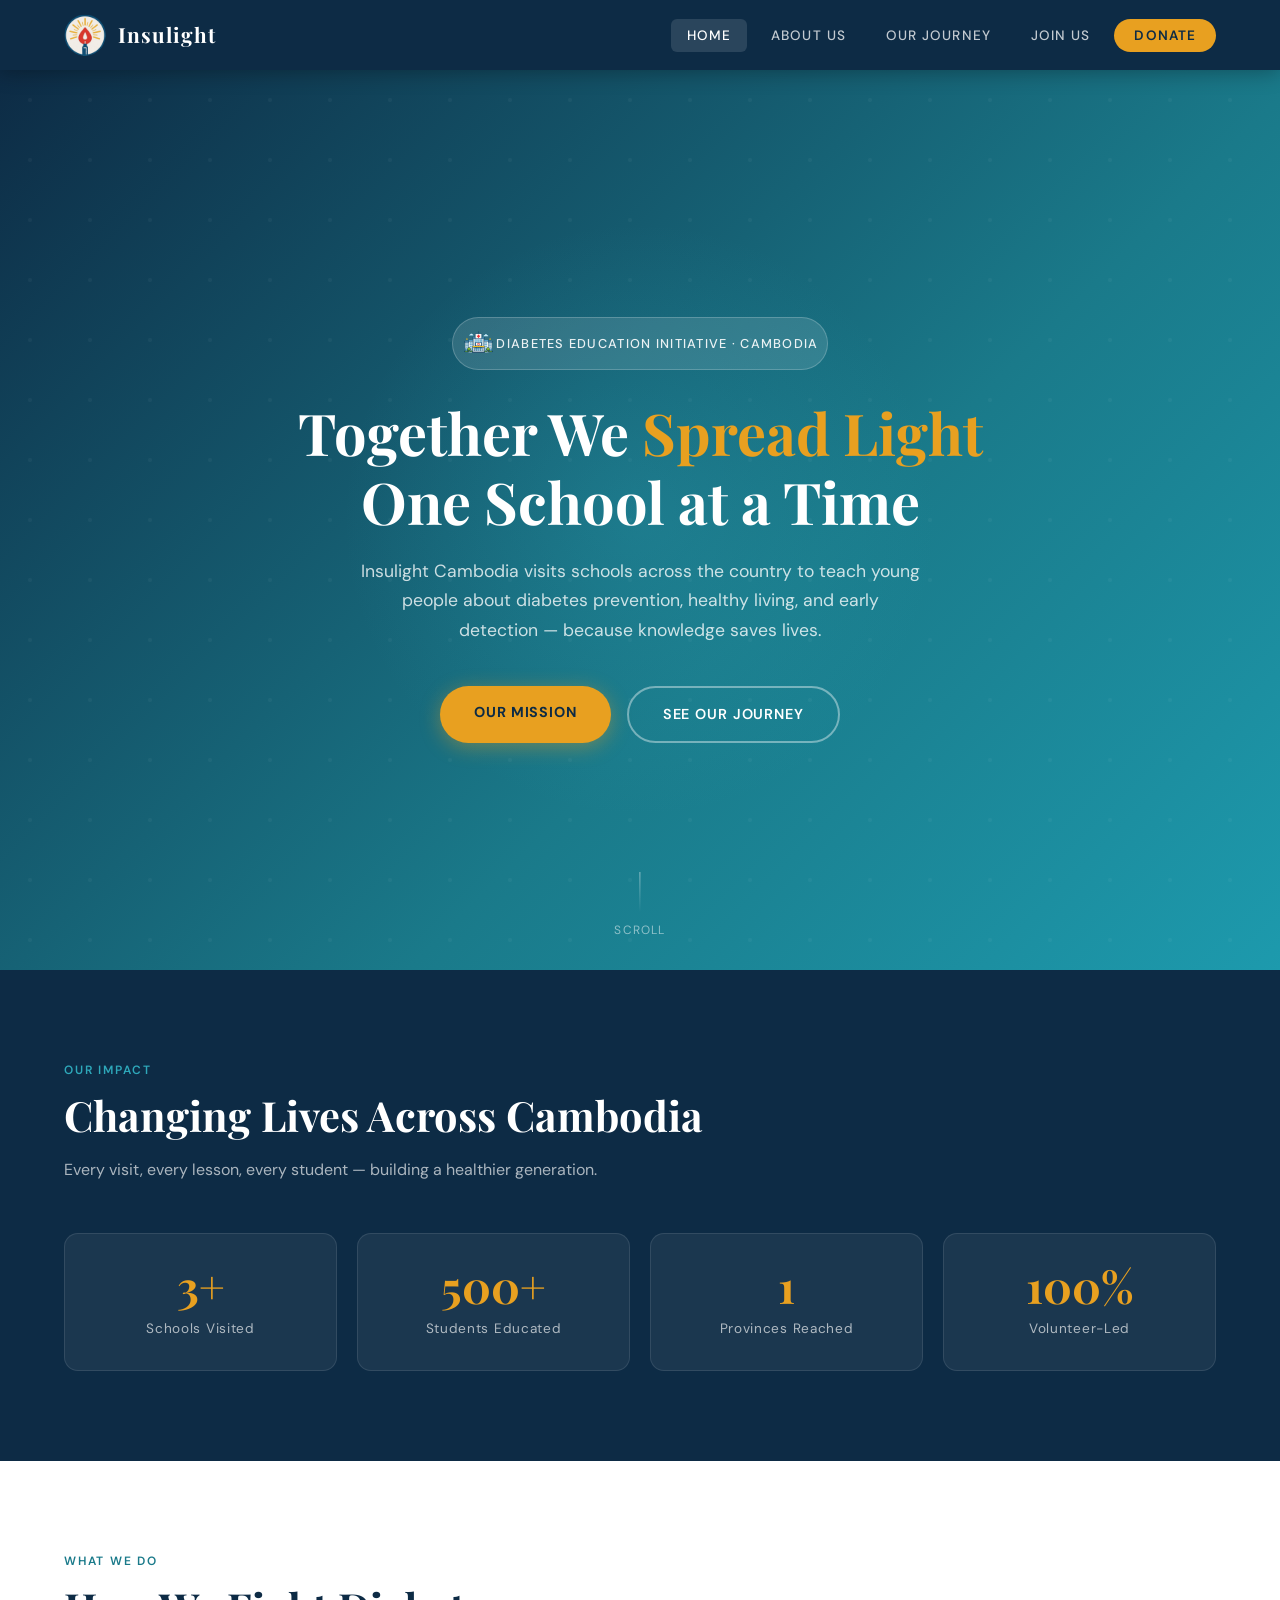
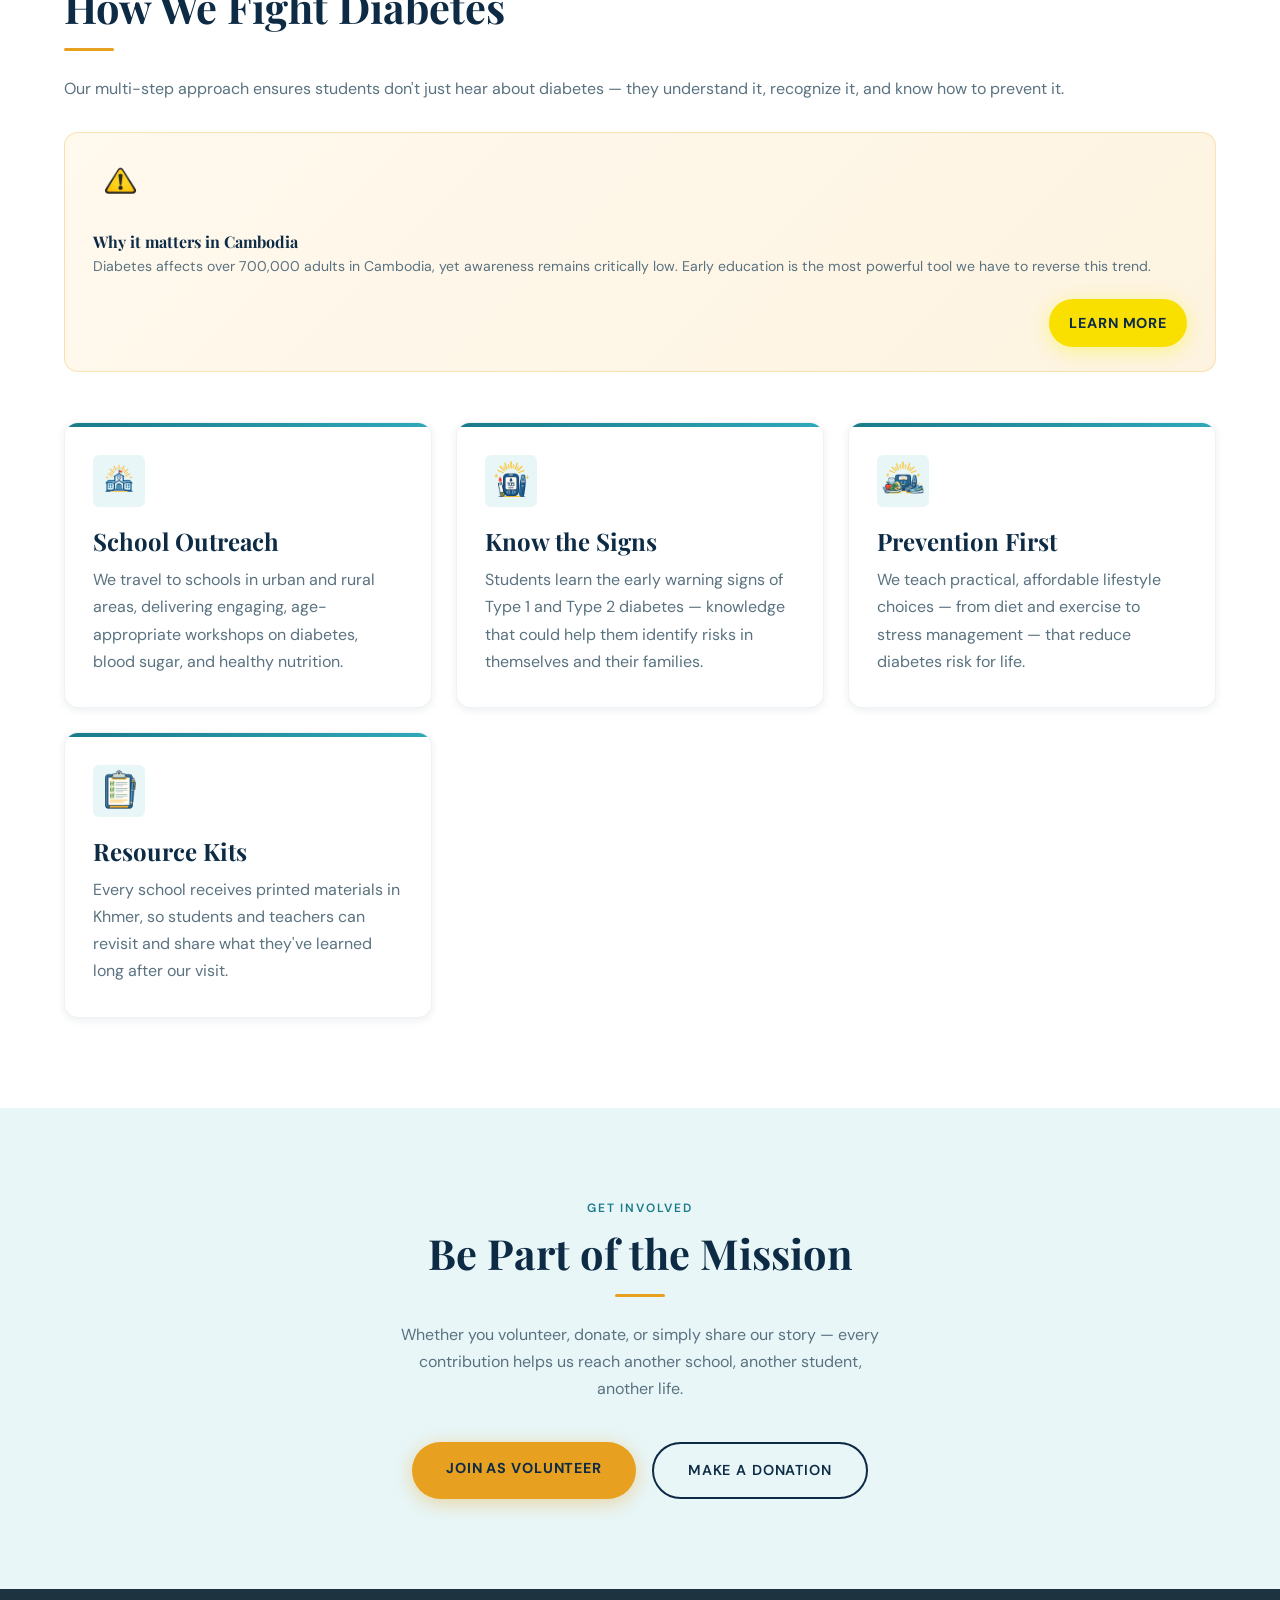
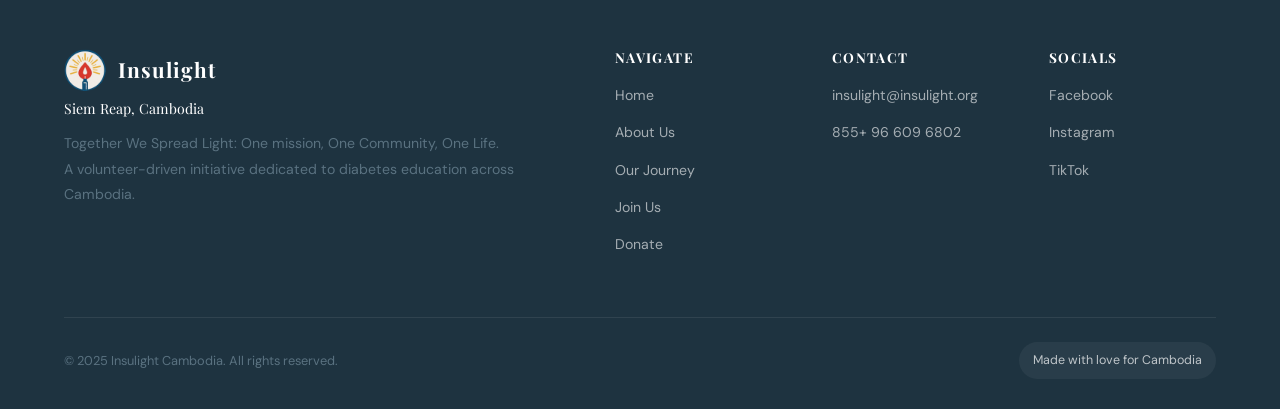
==== index.html @ de6acff2 "Add files via upload" ====
<!DOCTYPE html>
<html lang="en">
<head>
  <meta charset="UTF-8">
  <meta name="viewport" content="width=device-width, initial-scale=1.0">
  <title>Insulight — Spreading Diabetes Awareness</title>
  <link rel="icon" type="image/jpg" href="image/insulightlogo.png">
  <link rel="stylesheet" href="css/style.css">
</head>
<body>

  <div class="page-content">

    <!-- ─── HERO ─── -->
    <section class="hero">
      <div class="hero-glow"></div>
      <div class="hero-content">
        <div class="hero-badge"><img src="image/decor/hospital.png" class="img-small"> Diabetes Education Initiative · Cambodia</div>
        <h1>Together We <span>Spread Light</span><br>One School at a Time</h1>
        <p>Insulight Cambodia visits schools across the country to teach young people about diabetes prevention, healthy living, and early detection — because knowledge saves lives.</p>
        <div class="hero-buttons">
          <a href="about.html" class="btn-primary">Our Mission</a>
          <a href="journey.html" class="btn-outline">See Our Journey</a>
        </div>
      </div>
      <div class="hero-scroll">
        <div class="scroll-line"></div>
        Scroll
      </div>
    </section>

    <!-- ─── IMPACT STATS ─── -->
    <section class="section section-dark">
      <div class="text-center fade-up">
        <div class="section-label">Our Impact</div>
        <h2 class="section-title">Changing Lives Across Cambodia</h2>
        <p>Every visit, every lesson, every student — building a healthier generation.</p>
      </div>
      <div class="stats-grid">
        <div class="stat-card fade-up">
          <div class="stat-number" data-target="3" data-suffix="+">0+</div>
          <div class="stat-label">Schools Visited</div>
        </div>
        <div class="stat-card fade-up">
          <div class="stat-number" data-target="500" data-suffix="+">0+</div>
          <div class="stat-label">Students Educated</div>
        </div>
        <div class="stat-card fade-up">
          <div class="stat-number" data-target="1" data-suffix="">0</div>
          <div class="stat-label">Provinces Reached</div>
        </div>
        <div class="stat-card fade-up">
          <div class="stat-number" data-target="100" data-suffix="%">0%</div>
          <div class="stat-label">Volunteer-Led</div>
        </div>
      </div>
    </section>

    <!-- ─── WHAT WE DO ─── -->
    <section class="section section-alt">
      <div class="fade-up">
        <div class="section-label">What We Do</div>
        <h2 class="section-title">How We Fight Diabetes</h2>
        <div class="section-divider"></div>
        <p>Our multi-step approach ensures students don't just hear about diabetes — they understand it, recognize it, and know how to prevent it.</p>
      </div>

      <div class="info-banner fade-up"> 
        <div class="info-banner-icon"><img src="image/decor/warn.png" class="img-medium"></div>
        <div>
          <h4>Why it matters in Cambodia</h4>
          <p>Diabetes affects over 700,000 adults in Cambodia, yet awareness remains critically low. Early education is the most powerful tool we have to reverse this trend.</p>
        </div>
        <a href="learnmore.html" class="btn-secondary info-banner-btn">Learn More</a> 
      </div>

      <div class="cards-grid">
        <div class="card fade-up">
          <div class="card-icon"><img src="image/decor/school.png" class="img-medium"></div>
          <h3>School Outreach</h3>
          <p>We travel to schools in urban and rural areas, delivering engaging, age-appropriate workshops on diabetes, blood sugar, and healthy nutrition.</p>
        </div>
        <div class="card fade-up">
          <div class="card-icon"><img src="image/decor/diabetes.png" class="img-medium"></div>
          <h3>Know the Signs</h3>
          <p>Students learn the early warning signs of Type 1 and Type 2 diabetes — knowledge that could help them identify risks in themselves and their families.</p>
        </div>
        <div class="card fade-up">
          <div class="card-icon"><img src="image/decor/prevention.png" class="img-medium"></div>
          <h3>Prevention First</h3>
          <p>We teach practical, affordable lifestyle choices — from diet and exercise to stress management — that reduce diabetes risk for life.</p>
        </div>
        <div class="card fade-up">
          <div class="card-icon"><img src="image/decor/clipboard.png" class="img-medium"></div>
          <h3>Resource Kits</h3>
          <p>Every school receives printed materials in Khmer, so students and teachers can revisit and share what they've learned long after our visit.</p>
        </div>
      </div>
    </section>

    <!-- ─── CALL TO ACTION ─── -->
    <section class="section" style="background: var(--teal-pale); text-align: center;">
      <div class="fade-up">
        <div class="section-label">Get Involved</div>
        <h2 class="section-title" style="color: var(--navy);">Be Part of the Mission</h2>
        <div class="section-divider" style="margin: 0 auto 24px;"></div>
        <p style="max-width: 500px; margin: 0 auto 40px;">Whether you volunteer, donate, or simply share our story — every contribution helps us reach another school, another student, another life.</p>
        <div style="display: flex; gap: 16px; justify-content: center; flex-wrap: wrap;">
          <a href="join.html" class="btn-primary" style="display:inline-block;">Join as Volunteer</a>
          <a href="donate.html" class="btn-outline" style="display:inline-block; color: var(--navy); border-color: var(--navy);">Make a Donation</a>
        </div>
      </div>
    </section>
  </div>
  <script src="js/main.js"></script>
</body>
</html>
---- css/style.css ----
@import url('https://fonts.googleapis.com/css2?family=Playfair+Display:wght@400;600;700&family=DM+Sans:wght@300;400;500;600&display=swap');

:root {
  --navy:       #0D2B45;
  --teal:       #1A7A8A;
  --teal-light: #2EA8BA;
  --teal-pale:  #E8F6F8;
  --gold:       #e8a020;
  --gold-light: #FDF3E0;
  --white:      #FFFFFF;
  --offwhite:   #F7FAFB;
  --gray-100:   #EEF3F5;
  --gray-300:   #B0C4CC;
  --gray-600:   #5A7280;
  --gray-800:   #1E3340;
  --red-soft:   #E84B4B;
  --green-soft: #2DB87A;
  --gold-golden: #F9E000;

  --font-display: 'Playfair Display', Georgia, serif;
  --font-body:    'DM Sans', sans-serif;

  --shadow-sm:  0 2px 8px rgba(13,43,69,0.08);
  --shadow-md:  0 6px 24px rgba(13,43,69,0.12);
  --shadow-lg:  0 16px 48px rgba(13,43,69,0.16);

  --radius-sm: 6px;
  --radius-md: 14px;
  --radius-lg: 24px;
  --radius-xl: 40px;

  --nav-height: 70px;
}

/*--------------TAB-------------------*/
/* .circular-logo {
  width: 32px;
  height: 32px;
  overflow: hidden;
  border-radius: 50%;
  object-fit: cover;
} */

*, *::before, *::after { box-sizing: border-box; margin: 0; padding: 0; }

html { scroll-behavior: smooth; font-size: 16px; }

body {
  font-family: var(--font-body);
  color: var(--gray-800);
  background: var(--offwhite);
  line-height: 1.7;
  overflow-x: hidden;
}

/* ─── TYPOGRAPHY ─── */
h1, h2, h3, h4 { font-family: var(--font-display); line-height: 1.2; }
h1 { font-size: clamp(2.2rem, 5vw, 3.6rem); }
h2 { font-size: clamp(1.8rem, 3.5vw, 2.6rem); }
h3 { font-size: clamp(1.2rem, 2.5vw, 1.5rem); }
p  { font-size: 1rem; color: var(--gray-600); }

a { text-decoration: none; color: inherit; }
img { max-width: 100%; display: block; }

/* ─── NAVBAR ─── */
.navbar {
  position: fixed; top: 0; left: 0; right: 0;
  height: var(--nav-height);
  background: var(--navy);
  display: flex; align-items: center; justify-content: space-between;
  padding: 0 5%;
  z-index: 1000;
  box-shadow: 0 2px 20px rgba(0,0,0,0.3);
}

.navbar-brand {
  display: flex; align-items: center; gap: 12px;
  font-family: var(--font-display);
  font-size: 1.3rem;
  font-weight: 700;
  color: var(--white);
  letter-spacing: 0.05em;
}

.insulightLogo {
  width: 42px; height: 42px;
  border-radius: 50%;
  object-fit: cover;
  /* box-shadow: 0 0 0 3px rgba(232,160,32,0.4); */
}

.img-small {
  width: 35px; height: 35px;
}

.img-medium {
  width: 55px; height: 55px;
}

.img-large {
  width: 110px; height: 110px;
}

.navbar-brand .logo-circle {
  width: 42px; height: 42px;
  background: radial-gradient(circle at 40% 40%, #fff8e8, #f5c842);
  border-radius: 50%;
  display: flex; align-items: center; justify-content: center;
  font-size: 1.3rem;
  box-shadow: 0 0 0 3px rgba(232,160,32,0.4);
  flex-shrink: 0;
}

.nav-links {
  display: flex; align-items: center; gap: 8px;
  list-style: none;
}

.nav-links a {
  color: rgba(255,255,255,0.75);
  font-size: 0.85rem;
  font-weight: 500;
  letter-spacing: 0.08em;
  text-transform: uppercase;
  padding: 8px 16px;
  border-radius: var(--radius-sm);
  transition: all 0.2s;
}

.nav-links a:hover,
.nav-links a.active {
  color: var(--white);
  background: rgba(255,255,255,0.12);
}

/* Donate button */
.nav-links a.btn-donate {
  background: var(--gold);
  color: var(--navy) !important;
  font-weight: 600;
  border-radius: 30px;
  padding: 8px 20px;
}

/* Hover */
.nav-links a.btn-donate:hover {
  background: #f5b030; /* brighter gold */
  color: var(--navy) !important;
  transform: translateY(-2px);
}

/* Active/current page */
.nav-links a.btn-donate.active {
  background: var(--gold);
  color: var(--navy) !important;
}

.hamburger { display: none; flex-direction: column; gap: 5px; cursor: pointer; padding: 5px; }
.hamburger span { width: 24px; height: 2px; background: white; border-radius: 2px; transition: 0.3s; }

/* ─── PAGE WRAPPER ─── */
.page-content { padding-top: var(--nav-height); }

/* ─── HERO ─── */
.hero {
  min-height: 100vh;
  background: linear-gradient(135deg, var(--navy) 0%, var(--teal) 60%, #1d9aad 100%);
  display: flex; align-items: center; justify-content: center;
  text-align: center;
  padding: 80px 5% 60px;
  position: relative;
  overflow: hidden;
}

.hero::before {
  content: '';
  position: absolute; inset: 0;
  background: url("data:image/svg+xml,%3Csvg width='60' height='60' viewBox='0 0 60 60' xmlns='http://www.w3.org/2000/svg'%3E%3Cg fill='none' fill-rule='evenodd'%3E%3Cg fill='%23ffffff' fill-opacity='0.04'%3E%3Ccircle cx='30' cy='30' r='2'/%3E%3C/g%3E%3C/g%3E%3C/svg%3E");
}

.hero-glow {
  position: absolute;
  width: 600px; height: 600px;
  background: radial-gradient(circle, rgba(46,168,186,0.25) 0%, transparent 70%);
  top: 50%; left: 50%; transform: translate(-50%, -50%);
  pointer-events: none;
}

.hero-content { position: relative; z-index: 1; max-width: 800px; }

.hero-badge {
  display: inline-flex; align-items: center; 
  background: rgba(255,255,255,0.12);
  border: 1px solid rgba(255,255,255,0.2);
  color: rgba(255,255,255,0.9);
  font-size: 0.8rem;
  font-weight: 500;
  letter-spacing: 0.1em;
  text-transform: uppercase;
  padding: 8px;
  border-radius: 30px;
  margin-bottom: 28px;
}

.hero h1 { color: var(--white); margin-bottom: 20px; }
.hero h1 span { color: var(--gold); }

.hero p {
  font-size: 1.1rem;
  color: rgba(255,255,255,0.78);
  max-width: 560px;
  margin: 0 auto 40px;
}

.hero-buttons { display: flex; gap: 16px; justify-content: center; flex-wrap: wrap; }

.btn-primary {
  background: var(--gold);
  color: var(--navy);
  font-weight: 700;
  font-size: 0.9rem;
  letter-spacing: 0.06em;
  text-transform: uppercase;
  padding: 14px 34px;
  border-radius: 50px;
  border: none;
  cursor: pointer;
  transition: all 0.25s;
  box-shadow: 0 4px 20px rgba(232,160,32,0.4);
}
.btn-primary:hover { transform: translateY(-2px); box-shadow: 0 8px 30px rgba(232,160,32,0.5); }

.btn-secondary {
  background: var(--gold-golden);
  color: var(--navy);
  font-weight: 700;
  font-size: 0.9rem;
  letter-spacing: 0.06em;
  text-transform: uppercase;
  padding: 12px 20px;
  border-radius: 30px;
  border: none;
  cursor: pointer;
  transition: all 0.25s;
  box-shadow: 0 4px 20px rgba(249,244,0,0.4);
}
.btn-secondary:hover { transform: translateY(-2px); box-shadow: 0 8px 30px rgba(249,244,0,0.5); }

.btn-outline {
  background: transparent;
  color: var(--white);
  font-weight: 600;
  font-size: 0.9rem;
  letter-spacing: 0.06em;
  text-transform: uppercase;
  padding: 14px 34px;
  border-radius: 50px;
  border: 2px solid rgba(255,255,255,0.4);
  cursor: pointer;
  transition: all 0.25s;
}
.btn-outline:hover { border-color: white; background: rgba(255,255,255,0.08); }

.hero-scroll {
  position: absolute; bottom: 30px; left: 50%; transform: translateX(-50%);
  color: rgba(255,255,255,0.5);
  font-size: 0.75rem;
  letter-spacing: 0.1em;
  text-transform: uppercase;
  display: flex; flex-direction: column; align-items: center; gap: 8px;
}

.scroll-line {
  width: 1px; height: 40px;
  background: linear-gradient(to bottom, rgba(255,255,255,0.5), transparent);
  animation: scrollAnim 1.5s ease-in-out infinite;
}

@keyframes scrollAnim {
  0%, 100% { transform: scaleY(1); opacity: 1; }
  50% { transform: scaleY(0.5); opacity: 0.4; }
}

/* ─── SECTIONS ─── */
.section { padding: 90px 5%; }
.section-alt { background: var(--white); }
.section-dark { background: var(--navy); }

.section-label {
  font-size: 0.75rem;
  font-weight: 600;
  letter-spacing: 0.15em;
  text-transform: uppercase;
  color: var(--teal);
  margin-bottom: 10px;
}

.section-title {
  color: var(--navy);
  margin-bottom: 16px;
}

.section-dark .section-title { color: var(--white); }
.section-dark .section-label { color: var(--teal-light); }
.section-dark p { color: rgba(255,255,255,0.65); }

.section-divider {
  width: 50px; height: 3px;
  background: var(--gold);
  border-radius: 2px;
  margin-bottom: 24px;
}

/* ─── STAT CARDS ─── */
.stats-grid {
  display: grid;
  grid-template-columns: repeat(auto-fit, minmax(200px, 1fr));
  gap: 20px;
  margin-top: 50px;
}

.stat-card {
  background: rgba(255,255,255,0.06);
  border: 1px solid rgba(255,255,255,0.1);
  border-radius: var(--radius-md);
  padding: 30px 24px;
  text-align: center;
  transition: 0.25s;
}
.stat-card:hover { background: rgba(255,255,255,0.1); transform: translateY(-4px); }

.stat-number {
  font-family: var(--font-display);
  font-size: 2.8rem;
  font-weight: 700;
  color: var(--gold);
  line-height: 1;
  margin-bottom: 8px;
}

.stat-label {
  font-size: 0.85rem;
  color: rgba(255,255,255,0.65);
  letter-spacing: 0.05em;
}

/* ─── INFO CARDS ─── */
.cards-grid {
  display: grid;
  grid-template-columns: repeat(auto-fit, minmax(280px, 5fr));
  gap: 24px;
  margin-top: 50px;
}

.card {
  background: var(--white);
  border-radius: var(--radius-md);
  padding: 32px 28px;
  box-shadow: var(--shadow-sm);
  border: 1px solid var(--gray-100);
  transition: 0.3s;
  position: relative;
  overflow: hidden;
}
.card::before {
  content: '';
  position: absolute; top: 0; left: 0; right: 0; height: 4px;
  background: linear-gradient(90deg, var(--teal), var(--teal-light));
}
.card:hover { box-shadow: var(--shadow-md); transform: translateY(-4px); }

.card-icon {
  width: 52px; height: 52px;
  background: var(--teal-pale);
  border-radius: var(--radius-sm);
  display: flex; align-items: center; justify-content: center;
  font-size: 1.5rem;
  margin-bottom: 20px;
}

.card h3 { color: var(--navy); margin-bottom: 10px; }

/* ─── TEAM ─── */
.team-section { background: var(--offwhite); }

.team-grid {
  display: grid;
  grid-template-columns: repeat(auto-fit, minmax(240px, 1fr));
  gap: 28px;
  margin-top: 50px;
}

.team-card {
  background: var(--white);
  border-radius: var(--radius-md);
  overflow: hidden;
  box-shadow: var(--shadow-sm);
  border: 1px solid var(--gray-100);
  transition: 0.3s;
  text-align: center;
}
.team-card:hover { box-shadow: var(--shadow-md); transform: translateY(-5px); }

.team-photo {
  width: 100%; height: 200px;
  background: linear-gradient(135deg, var(--teal-pale), var(--gray-100));
  display: flex; align-items: center; justify-content: center;
  font-size: 3.5rem;
  color: var(--teal);
}

.team-info { padding: 24px 20px; }
.team-info h3 { color: var(--navy); font-size: 1.1rem; margin-bottom: 4px; }
.team-role { color: var(--gold); font-size: 0.8rem; font-weight: 600; letter-spacing: 0.06em; text-transform: uppercase; margin-bottom: 10px; }
.team-info p { font-size: 0.88rem; }

/* ─── JOURNEY TIMELINE ─── */
.timeline { margin-top: 60px; position: relative; }

.timeline::before {
  content: '';
  position: absolute; left: 50%; top: 0; bottom: 0; width: 2px;
  background: linear-gradient(to bottom, var(--teal), var(--teal-light));
  transform: translateX(-50%);
}

.timeline-item {
  display: flex;
  justify-content: flex-end;
  padding-right: calc(50% + 40px);
  margin-bottom: 50px;
  position: relative;
}

.timeline-item:nth-child(even) {
  justify-content: flex-start;
  padding-right: 0;
  padding-left: calc(50% + 40px);
}

.timeline-dot {
  position: absolute; left: 50%; top: 24px;
  width: 16px; height: 16px;
  background: var(--gold);
  border: 3px solid var(--white);
  border-radius: 50%;
  transform: translateX(-50%);
  box-shadow: 0 0 0 4px rgba(232,160,32,0.2);
}

.timeline-card {
  background: var(--white);
  border-radius: var(--radius-md);
  padding: 24px 28px;
  box-shadow: var(--shadow-sm);
  border: 1px solid var(--gray-100);
  max-width: 380px;
  width: 100%;
  transition: 0.3s;
}
.timeline-card:hover { box-shadow: var(--shadow-md); }

.timeline-date {
  font-size: 0.75rem;
  font-weight: 600;
  letter-spacing: 0.1em;
  text-transform: uppercase;
  color: var(--teal);
  margin-bottom: 8px;
}
.timeline-card h3 { color: var(--navy); margin-bottom: 8px; font-size: 1.1rem; }

.timeline-tag {
  display: inline-block;
  background: var(--teal-pale);
  color: var(--teal);
  font-size: 0.72rem;
  font-weight: 600;
  padding: 3px 10px;
  border-radius: 20px;
  margin-top: 10px;
  letter-spacing: 0.05em;
  text-transform: uppercase;
}

/* ─── ABOUT PAGE ─── */
.mission-grid {
  display: grid;
  grid-template-columns: 1fr 1fr;
  gap: 60px;
  align-items: center;
  margin-top: 50px;
}

.mission-visual {
  background: linear-gradient(135deg, var(--teal), var(--navy));
  border-radius: var(--radius-lg);
  padding: 50px 40px;
  text-align: center;
  color: white;
  position: relative;
  overflow: hidden;
}

.mission-visual::before {
  content: '';
  position: absolute; top: -30px; right: -30px;
  width: 150px; height: 150px;
  background: rgba(255,255,255,0.06);
  border-radius: 50%;
}

.mission-icon { font-size: 4rem; margin-bottom: 16px; align-items: center; display: block; margin-left: auto; margin-right: auto; width: 15%;}
.mission-visual h3 { font-family: var(--font-display); font-size: 1.5rem; color: white; margin-bottom: 12px; }
.mission-visual p { color: rgba(255,255,255,0.7); font-size: 0.95rem; }

.values-list { list-style: none; margin-top: 24px; }
.values-list li {
  display: flex; align-items: flex-start; gap: 12px;
  padding: 12px 0;
  border-bottom: 1px solid var(--gray-100);
}
.values-list li:last-child { border-bottom: none; }

.value-icon { font-size: 1.2rem; flex-shrink: 0; margin-top: 2px; }
.value-text strong { color: var(--navy); display: block; font-size: 0.95rem; }
.value-text span { font-size: 0.85rem; color: var(--gray-600); }

/* ─── DONATE / JOIN ─── */
.donate-hero {
  background: linear-gradient(135deg, var(--navy) 0%, var(--teal) 100%);
  padding: 100px 5%;
  text-align: center;
  color: white;
}

.donate-hero h1 { color: white; margin-bottom: 16px; }
.donate-hero p { color: rgba(255,255,255,0.75); font-size: 1.05rem; max-width: 550px; margin: 0 auto 40px; }

.form-section { padding: 80px 5%; max-width: 700px; margin: 0 auto; }

.form-group { margin-bottom: 24px; }
.form-label { display: block; font-weight: 600; font-size: 0.88rem; color: var(--navy); margin-bottom: 8px; letter-spacing: 0.03em; }

.form-input, .form-select, .form-textarea {
  width: 100%;
  padding: 13px 16px;
  border: 1.5px solid var(--gray-300);
  border-radius: var(--radius-sm);
  font-family: var(--font-body);
  font-size: 0.95rem;
  color: var(--gray-800);
  background: var(--white);
  transition: 0.2s;
  outline: none;
}
.form-input:focus, .form-select:focus, .form-textarea:focus {
  border-color: var(--teal);
  box-shadow: 0 0 0 3px rgba(26,122,138,0.12);
}
.form-textarea { resize: vertical; min-height: 120px; }

.amount-grid {
  display: grid; grid-template-columns: repeat(4, 1fr); gap: 12px; margin-bottom: 12px;
}
.amount-btn {
  padding: 12px;
  border: 2px solid var(--gray-300);
  border-radius: var(--radius-sm);
  background: none;
  font-family: var(--font-body);
  font-weight: 600;
  font-size: 0.95rem;
  color: var(--navy);
  cursor: pointer;
  transition: 0.2s;
}
.amount-btn.active, .amount-btn:hover {
  border-color: var(--teal);
  background: var(--teal-pale);
  color: var(--teal);
}

.form-submit {
  width: 100%;
  background: var(--teal);
  color: white;
  border: none;
  padding: 16px;
  border-radius: 50px;
  font-family: var(--font-body);
  font-size: 1rem;
  font-weight: 700;
  letter-spacing: 0.05em;
  text-transform: uppercase;
  cursor: pointer;
  transition: 0.25s;
  margin-top: 10px;
}
.form-submit:hover { background: #158496; transform: translateY(-1px); box-shadow: 0 6px 20px rgba(26,122,138,0.3); }

/* ─── JOIN SECTION ─── */
.roles-grid {
  display: grid;
  grid-template-columns: repeat(auto-fit, minmax(240px, 1fr));
  gap: 20px;
  margin-top: 40px;
}

.role-card {
  border: 2px solid var(--gray-100);
  border-radius: var(--radius-md);
  padding: 28px 24px;
  cursor: pointer;
  transition: 0.25s;
  position: relative;
}
.role-card:hover {
  border-color: var(--teal);
  background: var(--teal-pale);
}

.role-icon { font-size: 2rem; margin-bottom: 10px; margin-left: -15px;}
.role-card h4 { color: var(--navy); font-family: var(--font-display); font-size: 1rem; margin-bottom: 4px; }
.role-card p { font-size: 0.82rem; }

/* ─── FOOTER ─── */
footer {
  background: var(--gray-800);
  color: rgba(255,255,255,0.7);
  padding: 60px 5% 30px;
}

.footer-grid {
  display: grid;
  grid-template-columns: 3fr 1fr 1fr 1fr;
  gap: 50px;
  margin-bottom: 50px;
}

.footer-brand h3 { color: white; font-family: var(--font-display); margin-bottom: 12px; }
.footer-brand p { font-size: 0.88rem; line-height: 1.8; }

.footer-links h4 { color: white; font-size: 0.85rem; letter-spacing: 0.1em; text-transform: uppercase; margin-bottom: 16px; }
.footer-links ul { list-style: none; }
.footer-links ul li { margin-bottom: 10px; }
.footer-links ul li a { font-size: 0.88rem; color: rgba(255,255,255,0.6); transition: 0.2s; }
.footer-links ul li a:hover { color: var(--teal-light); }

.footer-bottom {
  border-top: 1px solid rgba(255,255,255,0.08);
  padding-top: 24px;
  display: flex; justify-content: space-between; align-items: center;
  flex-wrap: wrap; gap: 12px;
}
.footer-bottom p { font-size: 0.8rem; }

.footer-badge {
  display: flex; align-items: center; gap: 8px;
  background: rgba(255,255,255,0.05);
  padding: 8px 14px;
  border-radius: 20px;
  font-size: 0.78rem;
}

/* ─── DIABETES INFO CARDS ─── */
.info-banner {
  background: linear-gradient(135deg, #fff9ee, var(--gold-light));
  border: 1px solid rgba(232,160,32,0.25);
  border-radius: var(--radius-md);
  padding: 24px 28px;
  display: flex; align-items: flex-start; gap: 16px;
  margin-top: 30px;
}
.info-banner-icon { font-size: 1.8rem; flex-shrink: 0; }
.info-banner h4 { color: var(--navy); margin-bottom: 4px; font-size: 1rem; }
.info-banner p { font-size: 0.88rem; }

/* ─── ANIMATIONS ─── */
.fade-up {
  opacity: 0;
  transform: translateY(30px);
  transition: opacity 0.6s ease, transform 0.6s ease;
}
.fade-up.visible { opacity: 1; transform: translateY(0); }

/* ─── RESPONSIVE ─── */
@media (max-width: 768px) {
  .nav-links { display: none; flex-direction: column; position: absolute; top: var(--nav-height); left: 0; right: 0; background: var(--navy); padding: 20px 5%; gap: 4px; }
  .nav-links.open { display: flex; }
  .hamburger { display: flex; }

  .timeline::before { left: 24px; }
  .timeline-item, .timeline-item:nth-child(even) { justify-content: flex-start; padding-left: 60px; padding-right: 0; }
  .timeline-dot { left: 24px; }

  .mission-grid { grid-template-columns: 1fr; }
  .footer-grid { grid-template-columns: 1fr; gap: 30px; }
  .amount-grid { grid-template-columns: repeat(2, 1fr); }
}

#roleError {
  opacity: 0;
  transform: translateY(-5px);
  transition: 0.2s ease;
}

#roleError.show {
  opacity: 1;
  transform: translateY(0);
}

.info-banner {
  display: flex;
  align-items: center;
  gap: 20px;
  flex-wrap: wrap;
}

.info-banner-content {
  flex: 1;
  min-width: 250px;
}

.info-banner-btn {
  margin-left: auto;
}

/* Mobile responsiveness */
@media (max-width: 768px) {

  .info-banner {
    flex-direction: column;
    align-items: flex-start;
  }

  .info-banner-btn {
    margin-left: 0;
    margin-top: 10px;
  }

}

/* ─────────────────────────────
   MISSION JOURNAL
───────────────────────────── */

.journey-feed {
  display: grid;

  grid-template-columns:
    repeat(auto-fit, minmax(340px, 1fr));

  gap: 32px;
}

.journal-card {
  background:
    rgba(255,255,255,0.05);

  border:
    1px solid rgba(255,255,255,0.08);

  border-radius: var(--radius-lg);

  overflow: hidden;

  transition: 0.3s;

  backdrop-filter: blur(10px);
}

.journal-card:hover {
  transform: translateY(-6px);

  box-shadow: var(--shadow-lg);
}

.journal-image-wrapper {
  overflow: hidden;
}

.journal-image {
  width: 100%;

  height: 400px;

  object-fit: cover;

  transition: 0.4s;
}

.journal-card:hover .journal-image {
  transform: scale(1.04);
}

.journal-content {
  padding: 28px;
}

.journal-meta {
  display: flex;

  gap: 10px;

  flex-wrap: wrap;

  font-size: 0.78rem;

  letter-spacing: 0.08em;

  text-transform: uppercase;

  color: var(--gold);

  margin-bottom: 14px;
}

.journal-card h3 {
  color: white;

  margin-bottom: 14px;

  line-height: 1.3;
}

.journal-card p {
  color:
    rgba(255,255,255,0.72);

  margin-bottom: 24px;

  font-size: 0.94rem;
}

.journal-link {
  display: inline-flex;

  align-items: center;

  gap: 8px;

  color: var(--gold);

  font-weight: 600;

  transition: 0.2s;
}

.journal-link:hover {
  transform: translateX(3px);

  color: white;
}


/* MOBILE */

@media (max-width: 768px) {

  .journey-feed {

    grid-template-columns: 1fr;

  }

}
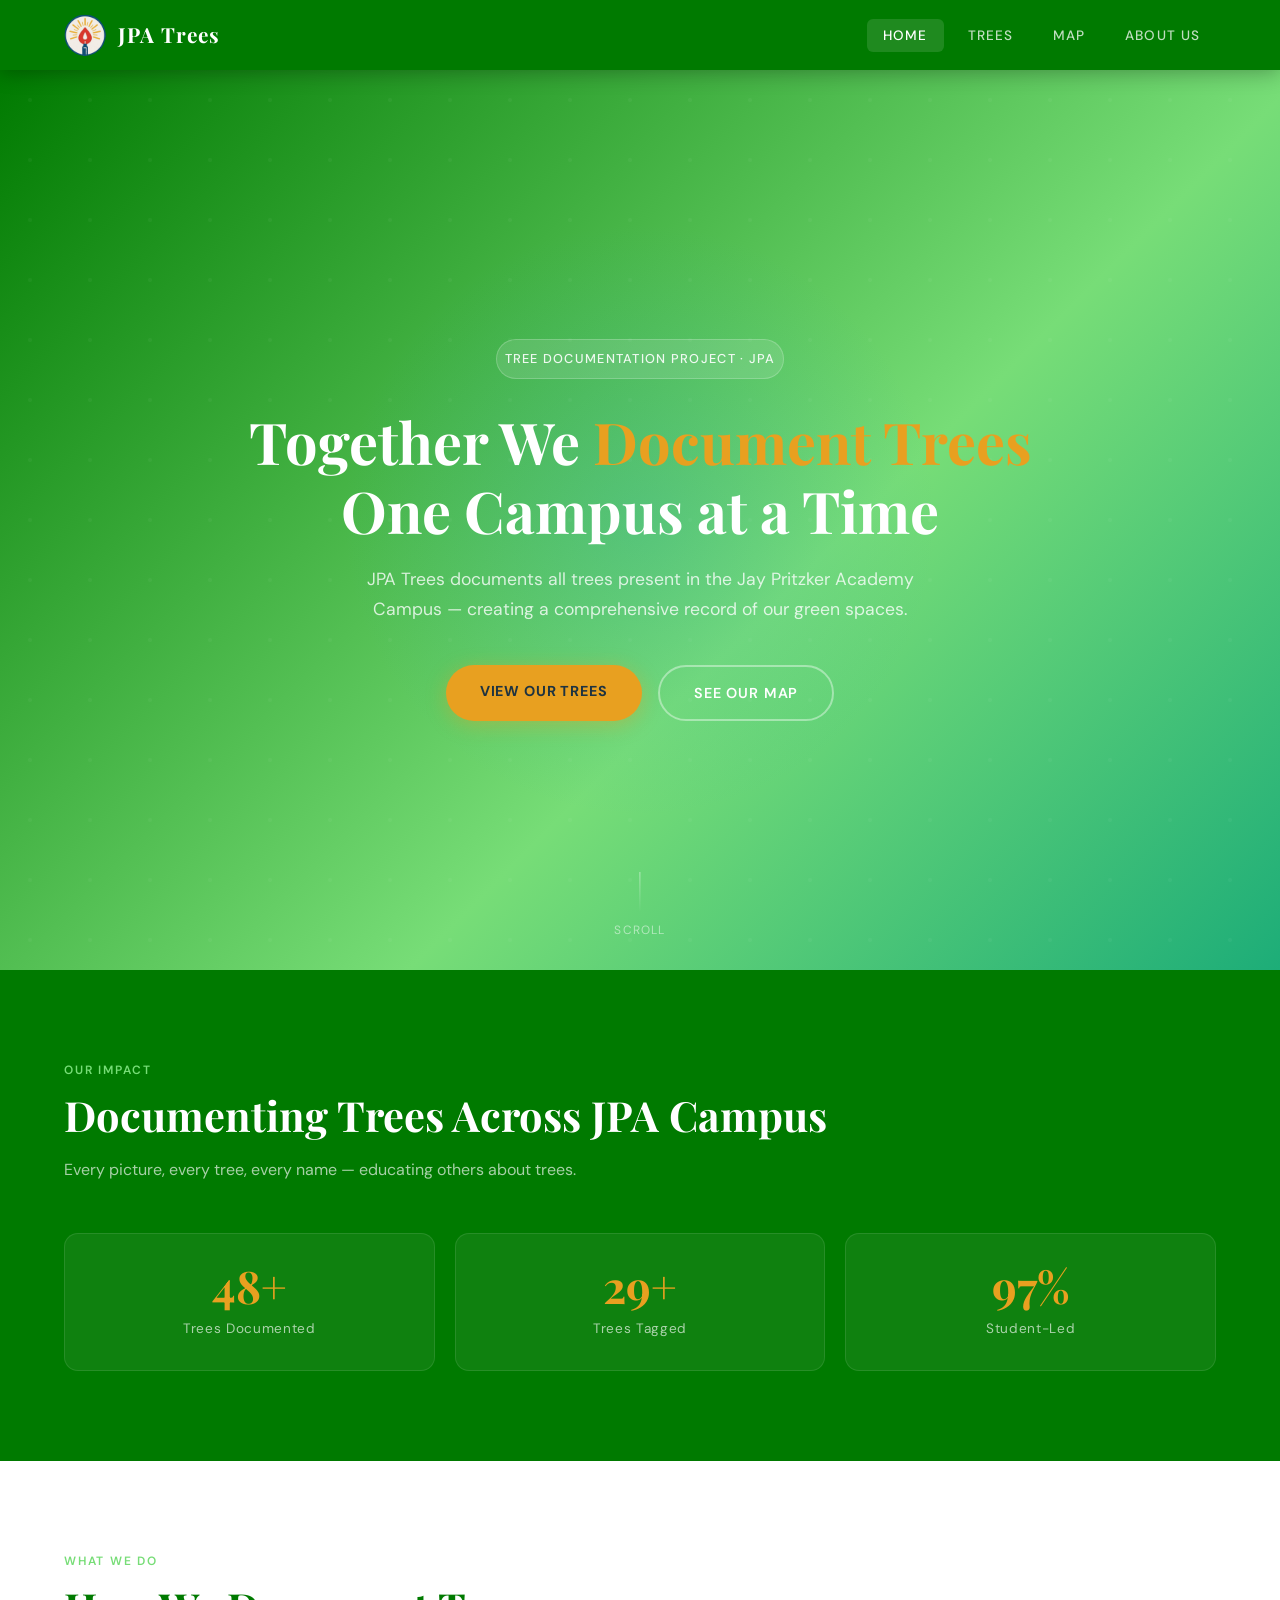
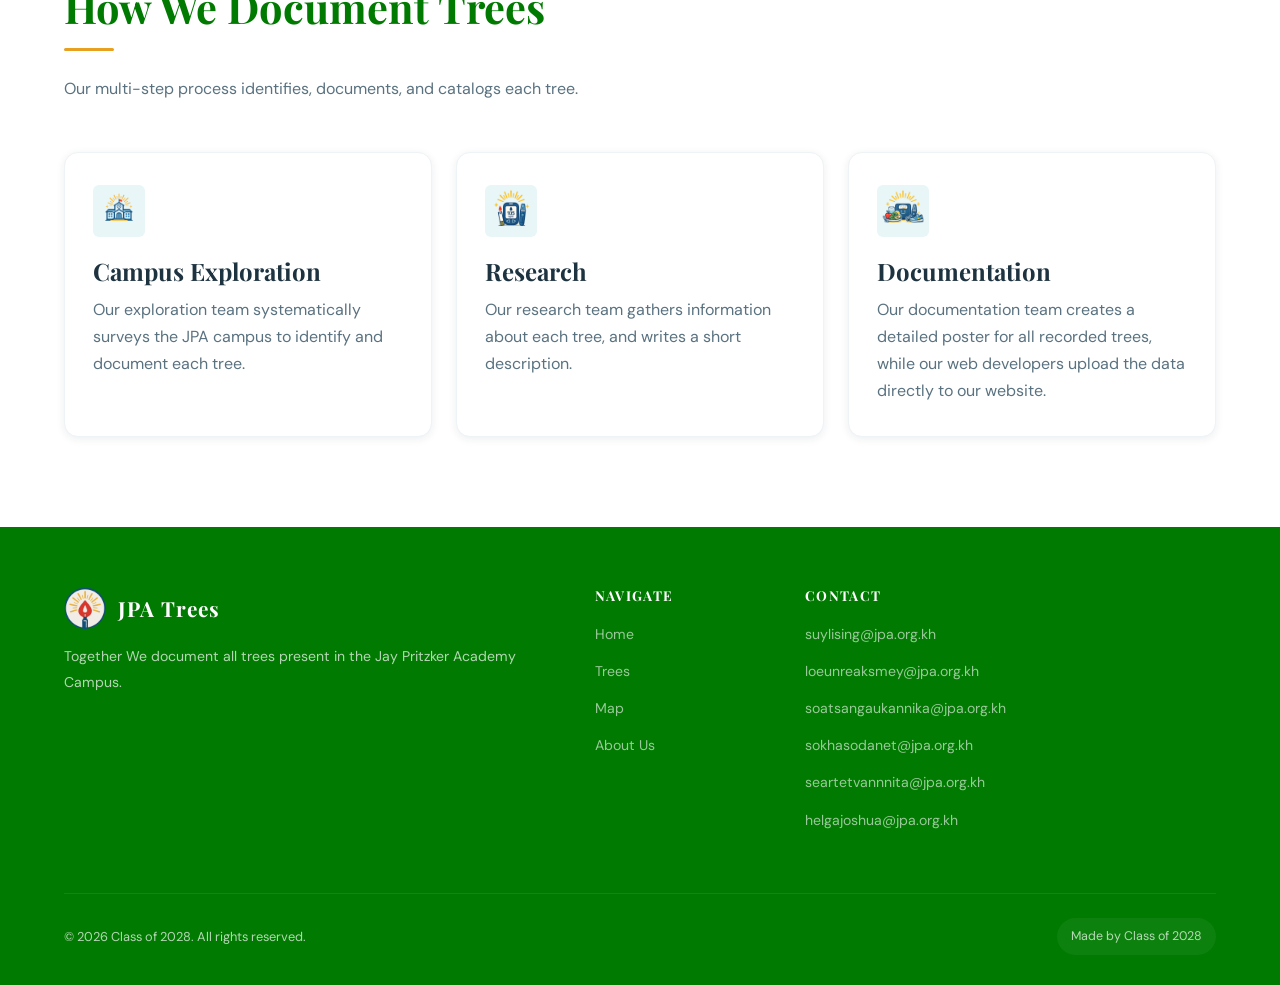
==== commit 4900ba08: "Update-Major" ====
--- a/index.html
+++ b/index.html
@@ -3,7 +3,7 @@
 <head>
   <meta charset="UTF-8">
   <meta name="viewport" content="width=device-width, initial-scale=1.0">
-  <title>Insulight — Spreading Diabetes Awareness</title>
+  <title>JPA Trees</title>
   <link rel="icon" type="image/jpg" href="image/insulightlogo.png">
   <link rel="stylesheet" href="css/style.css">
 </head>
@@ -15,12 +15,12 @@
     <section class="hero">
       <div class="hero-glow"></div>
       <div class="hero-content">
-        <div class="hero-badge"><img src="image/decor/hospital.png" class="img-small"> Diabetes Education Initiative · Cambodia</div>
-        <h1>Together We <span>Spread Light</span><br>One School at a Time</h1>
-        <p>Insulight Cambodia visits schools across the country to teach young people about diabetes prevention, healthy living, and early detection — because knowledge saves lives.</p>
+        <div class="hero-badge">Tree Documentation Project · JPA</div>
+        <h1>Together We <span>Document Trees</span><br>One Campus at a Time</h1>
+        <p>JPA Trees documents all trees present in the Jay Pritzker Academy Campus — creating a comprehensive record of our green spaces.</p>
         <div class="hero-buttons">
-          <a href="about.html" class="btn-primary">Our Mission</a>
-          <a href="journey.html" class="btn-outline">See Our Journey</a>
+          <a href="trees.html" class="btn-primary">View Our Trees</a>
+          <a href="map.html" class="btn-outline">See Our Map</a>
         </div>
       </div>
       <div class="hero-scroll">
@@ -33,25 +33,21 @@
     <section class="section section-dark">
       <div class="text-center fade-up">
         <div class="section-label">Our Impact</div>
-        <h2 class="section-title">Changing Lives Across Cambodia</h2>
-        <p>Every visit, every lesson, every student — building a healthier generation.</p>
+        <h2 class="section-title">Documenting Trees Across JPA Campus</h2>
+        <p>Every picture, every tree, every name — educating others about trees.</p>
       </div>
       <div class="stats-grid">
         <div class="stat-card fade-up">
-          <div class="stat-number" data-target="3" data-suffix="+">0+</div>
-          <div class="stat-label">Schools Visited</div>
+          <div class="stat-number" data-target="50" data-suffix="+">0+</div>
+          <div class="stat-label">Trees Documented</div>
         </div>
         <div class="stat-card fade-up">
-          <div class="stat-number" data-target="500" data-suffix="+">0+</div>
-          <div class="stat-label">Students Educated</div>
-        </div>
-        <div class="stat-card fade-up">
-          <div class="stat-number" data-target="1" data-suffix="">0</div>
-          <div class="stat-label">Provinces Reached</div>
+          <div class="stat-number" data-target="30" data-suffix="+">0+</div>
+          <div class="stat-label">Trees Tagged</div>
         </div>
         <div class="stat-card fade-up">
           <div class="stat-number" data-target="100" data-suffix="%">0%</div>
-          <div class="stat-label">Volunteer-Led</div>
+          <div class="stat-label">Student-Led</div>
         </div>
       </div>
     </section>
@@ -60,54 +56,26 @@
     <section class="section section-alt">
       <div class="fade-up">
         <div class="section-label">What We Do</div>
-        <h2 class="section-title">How We Fight Diabetes</h2>
+        <h2 class="section-title">How We Document Trees</h2>
         <div class="section-divider"></div>
-        <p>Our multi-step approach ensures students don't just hear about diabetes — they understand it, recognize it, and know how to prevent it.</p>
-      </div>
-
-      <div class="info-banner fade-up"> 
-        <div class="info-banner-icon"><img src="image/decor/warn.png" class="img-medium"></div>
-        <div>
-          <h4>Why it matters in Cambodia</h4>
-          <p>Diabetes affects over 700,000 adults in Cambodia, yet awareness remains critically low. Early education is the most powerful tool we have to reverse this trend.</p>
-        </div>
-        <a href="learnmore.html" class="btn-secondary info-banner-btn">Learn More</a> 
+        <p>Our multi-step process identifies, documents, and catalogs each tree.</p>
       </div>
 
       <div class="cards-grid">
         <div class="card fade-up">
           <div class="card-icon"><img src="image/decor/school.png" class="img-medium"></div>
-          <h3>School Outreach</h3>
-          <p>We travel to schools in urban and rural areas, delivering engaging, age-appropriate workshops on diabetes, blood sugar, and healthy nutrition.</p>
+          <h3>Campus Exploration</h3>
+          <p>Our exploration team systematically surveys the JPA campus to identify and document each tree.</p>
         </div>
         <div class="card fade-up">
           <div class="card-icon"><img src="image/decor/diabetes.png" class="img-medium"></div>
-          <h3>Know the Signs</h3>
-          <p>Students learn the early warning signs of Type 1 and Type 2 diabetes — knowledge that could help them identify risks in themselves and their families.</p>
+          <h3>Research</h3>
+          <p>Our research team gathers information about each tree, and writes a short description.</p>
         </div>
         <div class="card fade-up">
           <div class="card-icon"><img src="image/decor/prevention.png" class="img-medium"></div>
-          <h3>Prevention First</h3>
-          <p>We teach practical, affordable lifestyle choices — from diet and exercise to stress management — that reduce diabetes risk for life.</p>
-        </div>
-        <div class="card fade-up">
-          <div class="card-icon"><img src="image/decor/clipboard.png" class="img-medium"></div>
-          <h3>Resource Kits</h3>
-          <p>Every school receives printed materials in Khmer, so students and teachers can revisit and share what they've learned long after our visit.</p>
-        </div>
-      </div>
-    </section>
-
-    <!-- ─── CALL TO ACTION ─── -->
-    <section class="section" style="background: var(--teal-pale); text-align: center;">
-      <div class="fade-up">
-        <div class="section-label">Get Involved</div>
-        <h2 class="section-title" style="color: var(--navy);">Be Part of the Mission</h2>
-        <div class="section-divider" style="margin: 0 auto 24px;"></div>
-        <p style="max-width: 500px; margin: 0 auto 40px;">Whether you volunteer, donate, or simply share our story — every contribution helps us reach another school, another student, another life.</p>
-        <div style="display: flex; gap: 16px; justify-content: center; flex-wrap: wrap;">
-          <a href="join.html" class="btn-primary" style="display:inline-block;">Join as Volunteer</a>
-          <a href="donate.html" class="btn-outline" style="display:inline-block; color: var(--navy); border-color: var(--navy);">Make a Donation</a>
+          <h3>Documentation</h3>
+          <p>Our documentation team creates a detailed poster for all recorded trees, while our web developers upload the data directly to our website.</p>
         </div>
       </div>
     </section>
--- a/css/style.css
+++ b/css/style.css
@@ -1,8 +1,9 @@
 @import url('https://fonts.googleapis.com/css2?family=Playfair+Display:wght@400;600;700&family=DM+Sans:wght@300;400;500;600&display=swap');
 
 :root {
-  --navy:       #0D2B45;
-  --teal:       #1A7A8A;
+  --green:        #00b000;
+  --pastel-green: #77DD77;
+  --dark-green:   #007a00;
   --teal-light: #2EA8BA;
   --teal-pale:  #E8F6F8;
   --gold:       #e8a020;
@@ -67,7 +68,7 @@
 .navbar {
   position: fixed; top: 0; left: 0; right: 0;
   height: var(--nav-height);
-  background: var(--navy);
+  background: var(--dark-green);
   display: flex; align-items: center; justify-content: space-between;
   padding: 0 5%;
   z-index: 1000;
@@ -165,7 +166,7 @@
 /* ─── HERO ─── */
 .hero {
   min-height: 100vh;
-  background: linear-gradient(135deg, var(--navy) 0%, var(--teal) 60%, #1d9aad 100%);
+  background: linear-gradient(135deg, var(--dark-green) 0%, var(--pastel-green) 60%, #1dad78 100%);
   display: flex; align-items: center; justify-content: center;
   text-align: center;
   padding: 80px 5% 60px;
@@ -285,24 +286,24 @@
 /* ─── SECTIONS ─── */
 .section { padding: 90px 5%; }
 .section-alt { background: var(--white); }
-.section-dark { background: var(--navy); }
+.section-dark { background: var(--dark-green); }
 
 .section-label {
   font-size: 0.75rem;
   font-weight: 600;
   letter-spacing: 0.15em;
   text-transform: uppercase;
-  color: var(--teal);
+  color: var(--pastel-green);
   margin-bottom: 10px;
 }
 
 .section-title {
-  color: var(--navy);
+  color: var(--dark-green);
   margin-bottom: 16px;
 }
 
 .section-dark .section-title { color: var(--white); }
-.section-dark .section-label { color: var(--teal-light); }
+.section-dark .section-label { color: var(--pastel-green); }
 .section-dark p { color: rgba(255,255,255,0.65); }
 
 .section-divider {
@@ -627,7 +628,7 @@
 
 /* ─── FOOTER ─── */
 footer {
-  background: var(--gray-800);
+  background: var(--dark-green);
   color: rgba(255,255,255,0.7);
   padding: 60px 5% 30px;
 }
@@ -640,13 +641,13 @@
 }
 
 .footer-brand h3 { color: white; font-family: var(--font-display); margin-bottom: 12px; }
-.footer-brand p { font-size: 0.88rem; line-height: 1.8; }
+.footer-brand p { font-size: 0.88rem; line-height: 1.8; color: rgba(255,255,255,0.7); }
 
 .footer-links h4 { color: white; font-size: 0.85rem; letter-spacing: 0.1em; text-transform: uppercase; margin-bottom: 16px; }
 .footer-links ul { list-style: none; }
 .footer-links ul li { margin-bottom: 10px; }
 .footer-links ul li a { font-size: 0.88rem; color: rgba(255,255,255,0.6); transition: 0.2s; }
-.footer-links ul li a:hover { color: var(--teal-light); }
+.footer-links ul li a:hover { color: var(--pastel-green); }
 
 .footer-bottom {
   border-top: 1px solid rgba(255,255,255,0.08);
@@ -654,7 +655,7 @@
   display: flex; justify-content: space-between; align-items: center;
   flex-wrap: wrap; gap: 12px;
 }
-.footer-bottom p { font-size: 0.8rem; }
+.footer-bottom p { font-size: 0.8rem; color:rgba(255,255,255,0.7);}
 
 .footer-badge {
   display: flex; align-items: center; gap: 8px;
@@ -664,19 +665,6 @@
   font-size: 0.78rem;
 }
 
-/* ─── DIABETES INFO CARDS ─── */
-.info-banner {
-  background: linear-gradient(135deg, #fff9ee, var(--gold-light));
-  border: 1px solid rgba(232,160,32,0.25);
-  border-radius: var(--radius-md);
-  padding: 24px 28px;
-  display: flex; align-items: flex-start; gap: 16px;
-  margin-top: 30px;
-}
-.info-banner-icon { font-size: 1.8rem; flex-shrink: 0; }
-.info-banner h4 { color: var(--navy); margin-bottom: 4px; font-size: 1rem; }
-.info-banner p { font-size: 0.88rem; }
-
 /* ─── ANIMATIONS ─── */
 .fade-up {
   opacity: 0;
@@ -711,37 +699,6 @@
   transform: translateY(0);
 }
 
-.info-banner {
-  display: flex;
-  align-items: center;
-  gap: 20px;
-  flex-wrap: wrap;
-}
-
-.info-banner-content {
-  flex: 1;
-  min-width: 250px;
-}
-
-.info-banner-btn {
-  margin-left: auto;
-}
-
-/* Mobile responsiveness */
-@media (max-width: 768px) {
-
-  .info-banner {
-    flex-direction: column;
-    align-items: flex-start;
-  }
-
-  .info-banner-btn {
-    margin-left: 0;
-    margin-top: 10px;
-  }
-
-}
-
 /* ─────────────────────────────
    MISSION JOURNAL
 ───────────────────────────── */
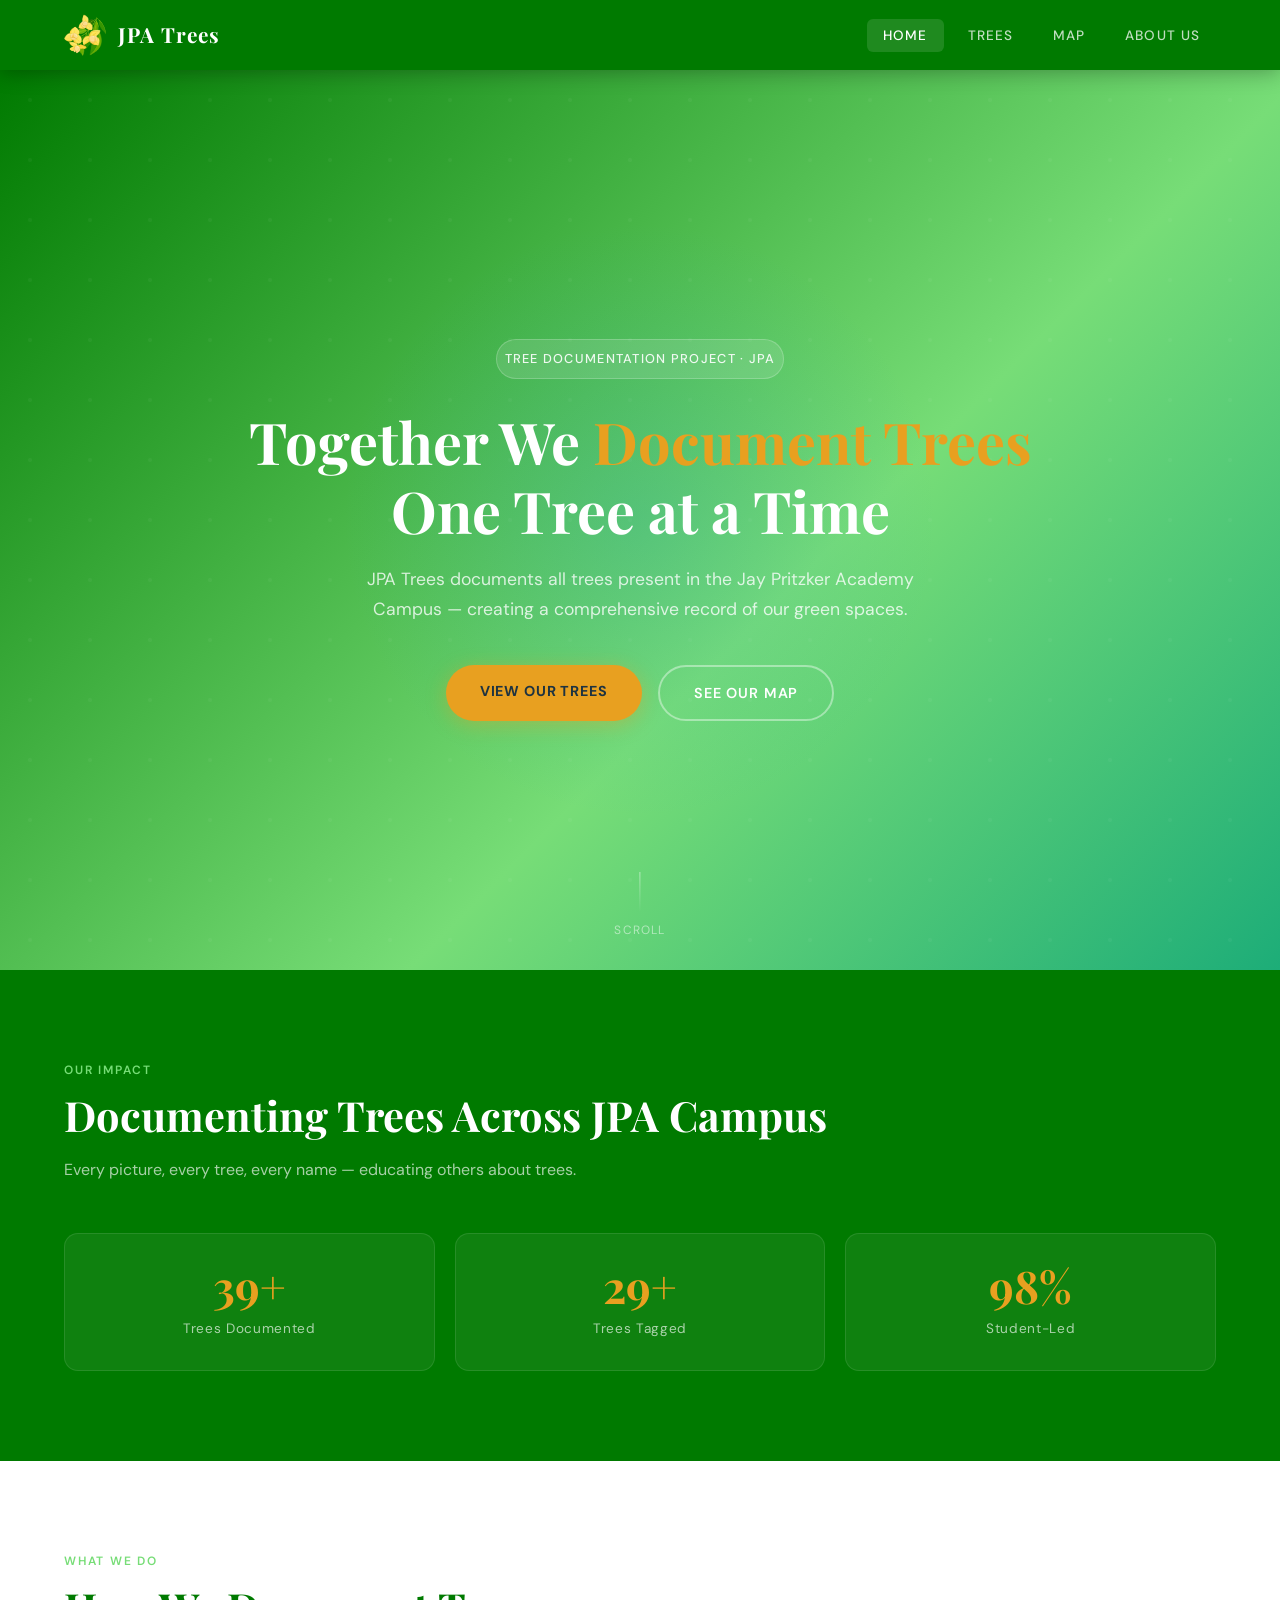
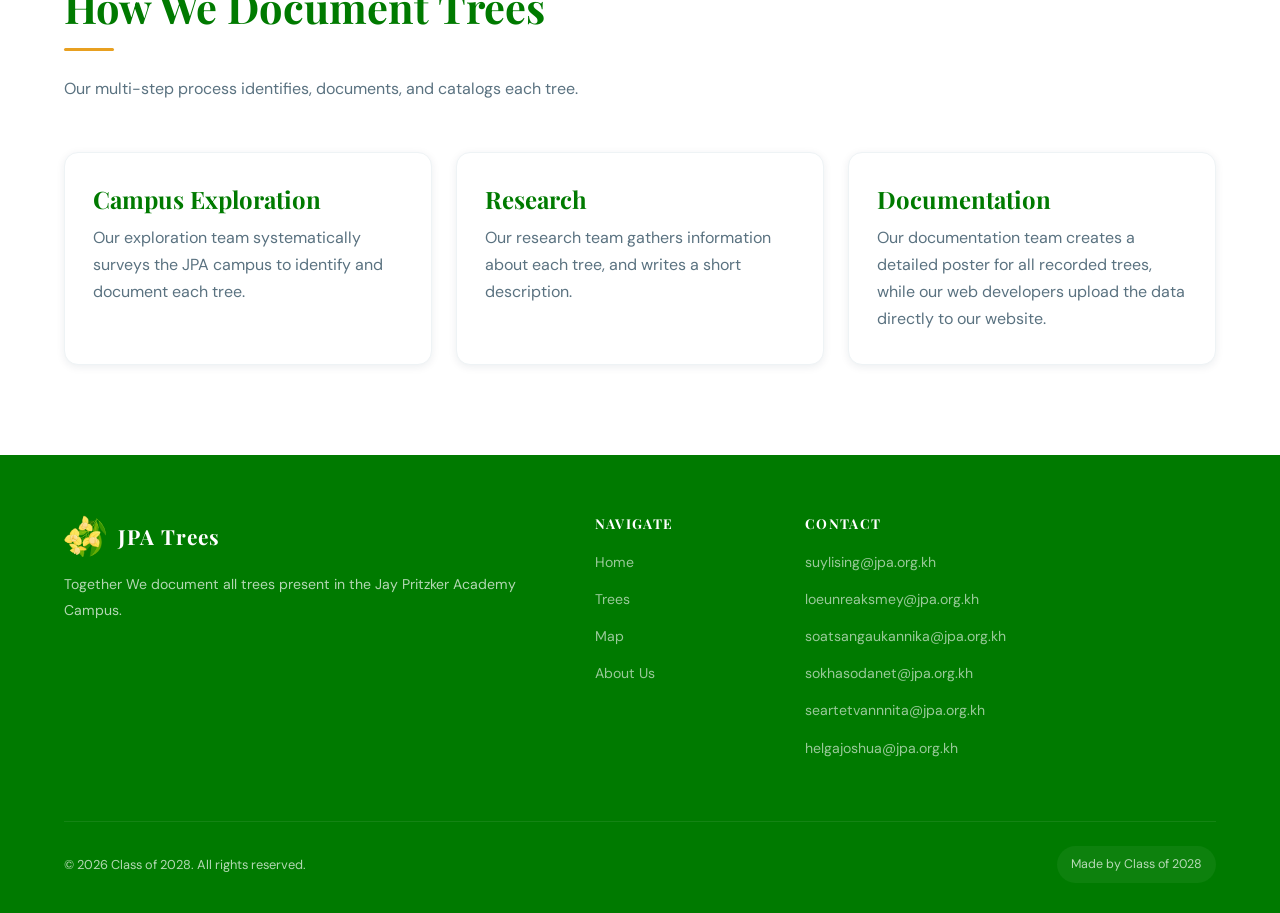
==== commit bfde4258: "Update-Minor" ====
--- a/index.html
+++ b/index.html
@@ -4,7 +4,7 @@
   <meta charset="UTF-8">
   <meta name="viewport" content="width=device-width, initial-scale=1.0">
   <title>JPA Trees</title>
-  <link rel="icon" type="image/jpg" href="image/insulightlogo.png">
+  <link rel="icon" type="image/jpg" href="image/logo.png">
   <link rel="stylesheet" href="css/style.css">
 </head>
 <body>
@@ -16,7 +16,7 @@
       <div class="hero-glow"></div>
       <div class="hero-content">
         <div class="hero-badge">Tree Documentation Project · JPA</div>
-        <h1>Together We <span>Document Trees</span><br>One Campus at a Time</h1>
+        <h1>Together We <span>Document Trees</span><br>One Tree at a Time</h1>
         <p>JPA Trees documents all trees present in the Jay Pritzker Academy Campus — creating a comprehensive record of our green spaces.</p>
         <div class="hero-buttons">
           <a href="trees.html" class="btn-primary">View Our Trees</a>
@@ -38,7 +38,7 @@
       </div>
       <div class="stats-grid">
         <div class="stat-card fade-up">
-          <div class="stat-number" data-target="50" data-suffix="+">0+</div>
+          <div class="stat-number" data-target="40" data-suffix="+">0+</div>
           <div class="stat-label">Trees Documented</div>
         </div>
         <div class="stat-card fade-up">
@@ -63,17 +63,14 @@
 
       <div class="cards-grid">
         <div class="card fade-up">
-          <div class="card-icon"><img src="image/decor/school.png" class="img-medium"></div>
           <h3>Campus Exploration</h3>
           <p>Our exploration team systematically surveys the JPA campus to identify and document each tree.</p>
         </div>
         <div class="card fade-up">
-          <div class="card-icon"><img src="image/decor/diabetes.png" class="img-medium"></div>
           <h3>Research</h3>
           <p>Our research team gathers information about each tree, and writes a short description.</p>
         </div>
         <div class="card fade-up">
-          <div class="card-icon"><img src="image/decor/prevention.png" class="img-medium"></div>
           <h3>Documentation</h3>
           <p>Our documentation team creates a detailed poster for all recorded trees, while our web developers upload the data directly to our website.</p>
         </div>
--- a/css/style.css
+++ b/css/style.css
@@ -380,7 +380,7 @@
   margin-bottom: 20px;
 }
 
-.card h3 { color: var(--navy); margin-bottom: 10px; }
+.card h3 { color: var(--dark-green); margin-bottom: 10px; }
 
 /* ─── TEAM ─── */
 .team-section { background: var(--offwhite); }
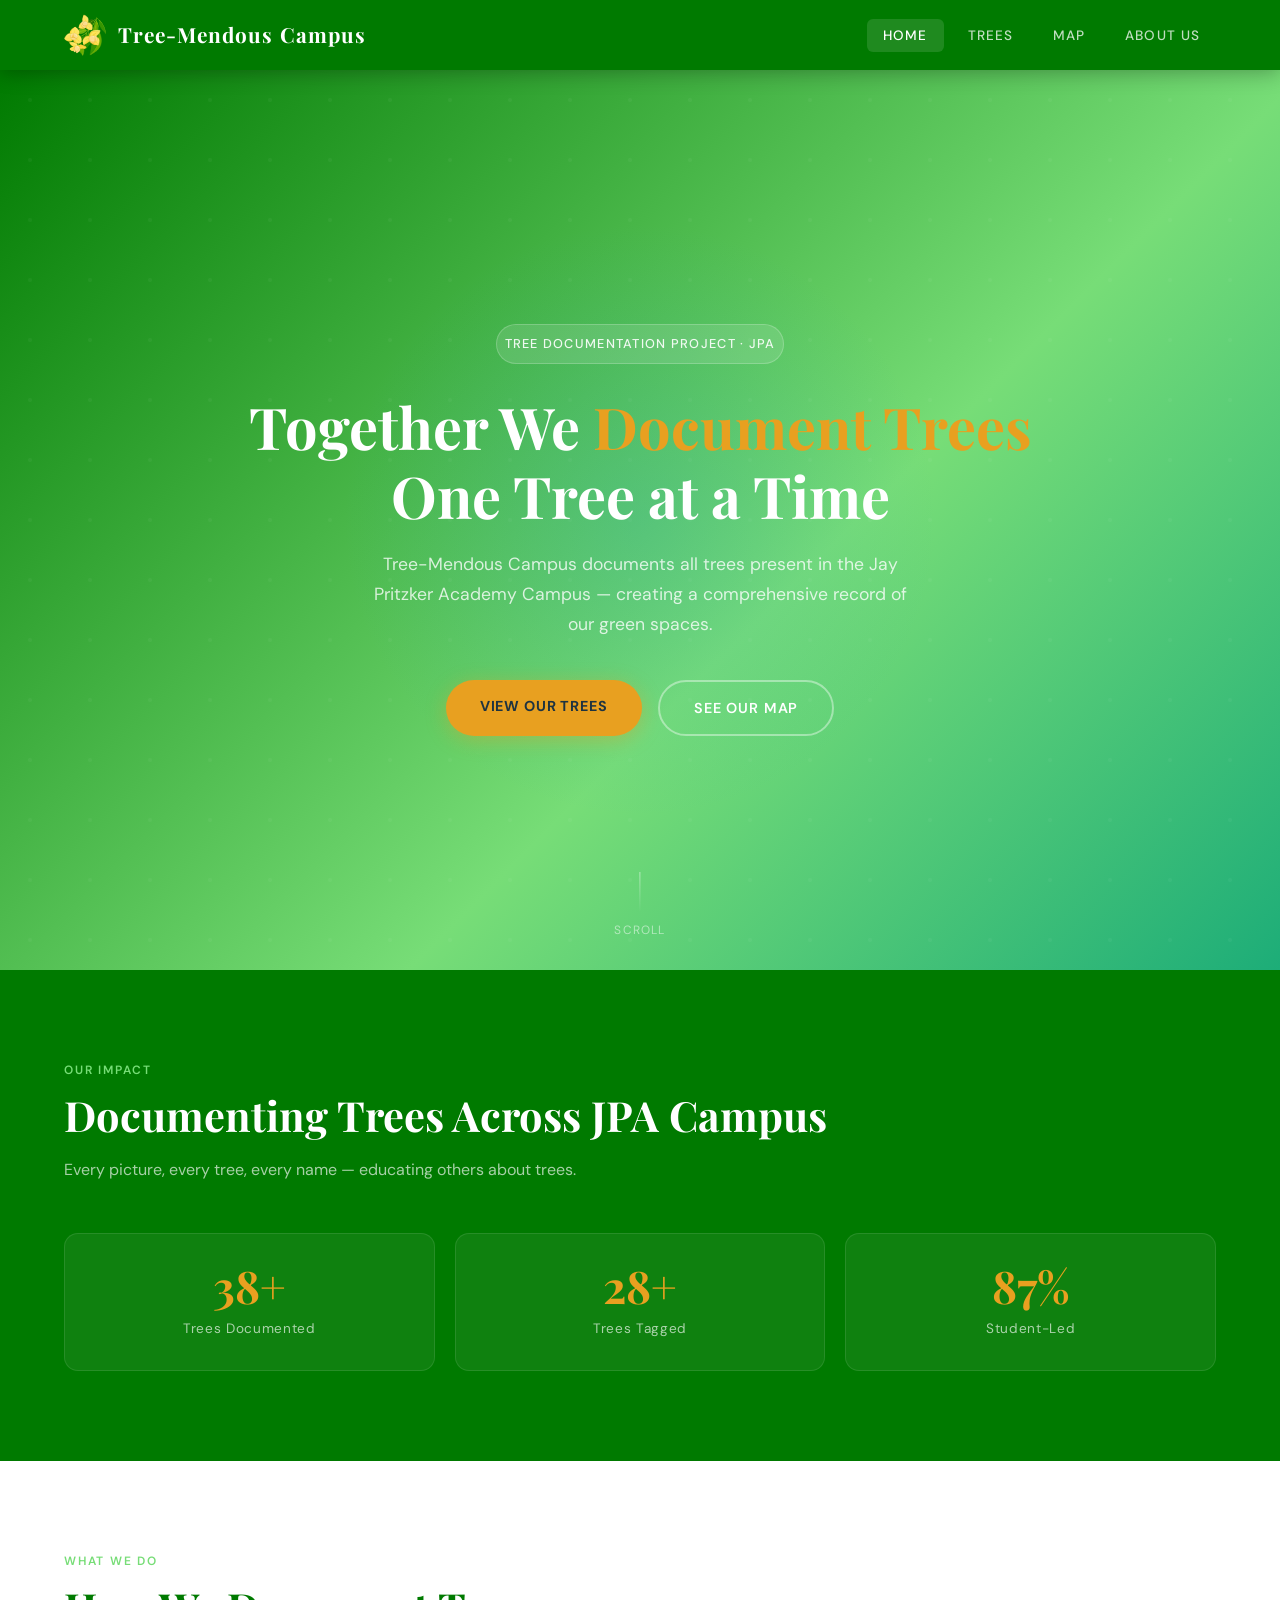
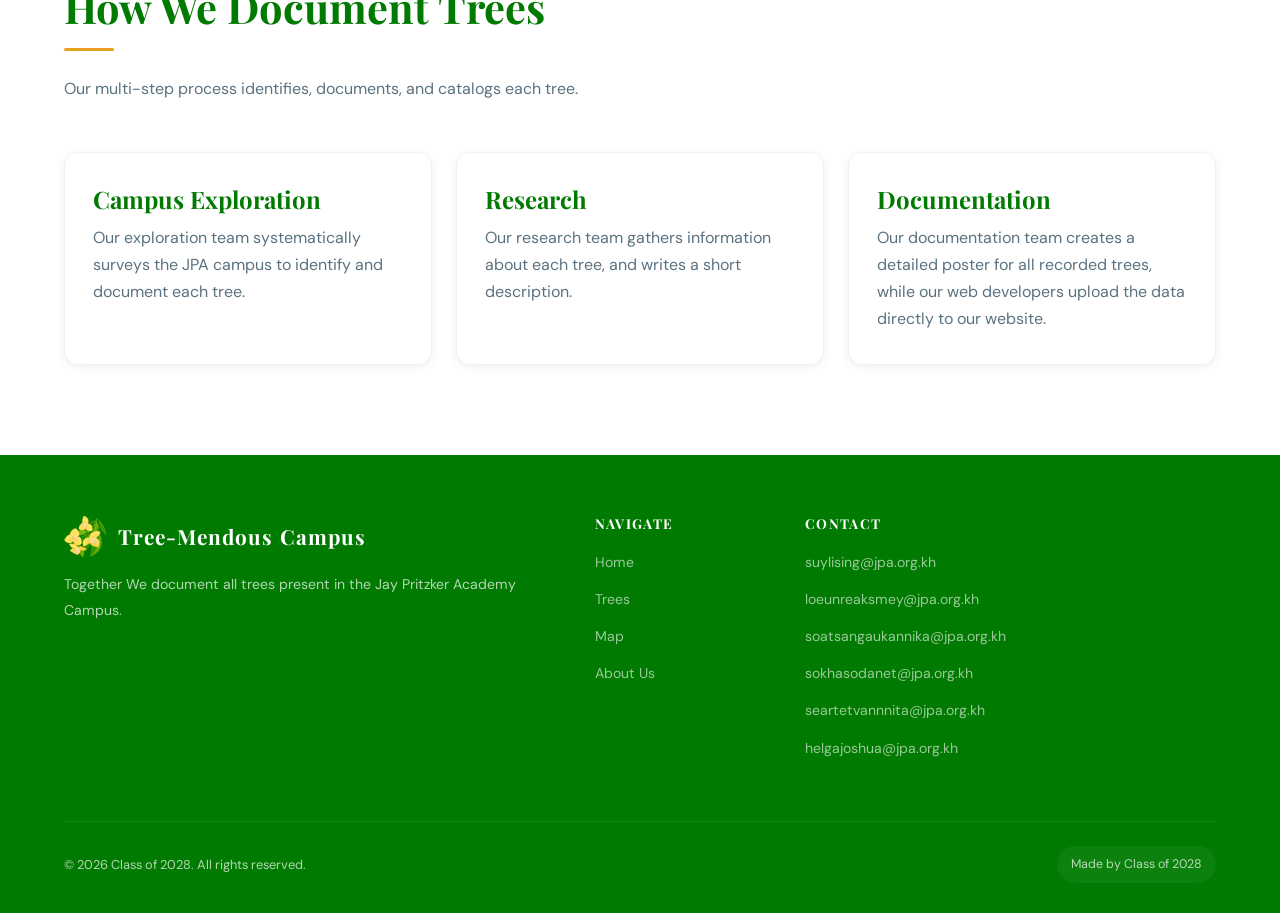
==== commit 610adf63: "Update-Major" ====
--- a/index.html
+++ b/index.html
@@ -3,7 +3,7 @@
 <head>
   <meta charset="UTF-8">
   <meta name="viewport" content="width=device-width, initial-scale=1.0">
-  <title>JPA Trees</title>
+  <title>Tree-Mendous Campus</title>
   <link rel="icon" type="image/jpg" href="image/logo.png">
   <link rel="stylesheet" href="css/style.css">
 </head>
@@ -17,7 +17,7 @@
       <div class="hero-content">
         <div class="hero-badge">Tree Documentation Project · JPA</div>
         <h1>Together We <span>Document Trees</span><br>One Tree at a Time</h1>
-        <p>JPA Trees documents all trees present in the Jay Pritzker Academy Campus — creating a comprehensive record of our green spaces.</p>
+        <p>Tree-Mendous Campus documents all trees present in the Jay Pritzker Academy Campus — creating a comprehensive record of our green spaces.</p>
         <div class="hero-buttons">
           <a href="trees.html" class="btn-primary">View Our Trees</a>
           <a href="map.html" class="btn-outline">See Our Map</a>
@@ -46,7 +46,7 @@
           <div class="stat-label">Trees Tagged</div>
         </div>
         <div class="stat-card fade-up">
-          <div class="stat-number" data-target="100" data-suffix="%">0%</div>
+          <div class="stat-number" data-target="92" data-suffix="%">0%</div>
           <div class="stat-label">Student-Led</div>
         </div>
       </div>
--- a/css/style.css
+++ b/css/style.css
@@ -34,13 +34,6 @@
 }
 
 /*--------------TAB-------------------*/
-/* .circular-logo {
-  width: 32px;
-  height: 32px;
-  overflow: hidden;
-  border-radius: 50%;
-  object-fit: cover;
-} */
 
 *, *::before, *::after { box-sizing: border-box; margin: 0; padding: 0; }
 
@@ -84,33 +77,14 @@
   letter-spacing: 0.05em;
 }
 
-.insulightLogo {
+.logo {
   width: 42px; height: 42px;
   border-radius: 50%;
   object-fit: cover;
-  /* box-shadow: 0 0 0 3px rgba(232,160,32,0.4); */
-}
-
-.img-small {
-  width: 35px; height: 35px;
 }
 
 .img-medium {
   width: 55px; height: 55px;
-}
-
-.img-large {
-  width: 110px; height: 110px;
-}
-
-.navbar-brand .logo-circle {
-  width: 42px; height: 42px;
-  background: radial-gradient(circle at 40% 40%, #fff8e8, #f5c842);
-  border-radius: 50%;
-  display: flex; align-items: center; justify-content: center;
-  font-size: 1.3rem;
-  box-shadow: 0 0 0 3px rgba(232,160,32,0.4);
-  flex-shrink: 0;
 }
 
 .nav-links {
@@ -133,22 +107,6 @@
 .nav-links a.active {
   color: var(--white);
   background: rgba(255,255,255,0.12);
-}
-
-/* Donate button */
-.nav-links a.btn-donate {
-  background: var(--gold);
-  color: var(--navy) !important;
-  font-weight: 600;
-  border-radius: 30px;
-  padding: 8px 20px;
-}
-
-/* Hover */
-.nav-links a.btn-donate:hover {
-  background: #f5b030; /* brighter gold */
-  color: var(--navy) !important;
-  transform: translateY(-2px);
 }
 
 /* Active/current page */
@@ -387,7 +345,7 @@
 
 .team-grid {
   display: grid;
-  grid-template-columns: repeat(auto-fit, minmax(240px, 1fr));
+  grid-template-columns: 240px repeat(4, 5fr);
   gap: 28px;
   margin-top: 50px;
 }
@@ -416,75 +374,6 @@
 .team-role { color: var(--gold); font-size: 0.8rem; font-weight: 600; letter-spacing: 0.06em; text-transform: uppercase; margin-bottom: 10px; }
 .team-info p { font-size: 0.88rem; }
 
-/* ─── JOURNEY TIMELINE ─── */
-.timeline { margin-top: 60px; position: relative; }
-
-.timeline::before {
-  content: '';
-  position: absolute; left: 50%; top: 0; bottom: 0; width: 2px;
-  background: linear-gradient(to bottom, var(--teal), var(--teal-light));
-  transform: translateX(-50%);
-}
-
-.timeline-item {
-  display: flex;
-  justify-content: flex-end;
-  padding-right: calc(50% + 40px);
-  margin-bottom: 50px;
-  position: relative;
-}
-
-.timeline-item:nth-child(even) {
-  justify-content: flex-start;
-  padding-right: 0;
-  padding-left: calc(50% + 40px);
-}
-
-.timeline-dot {
-  position: absolute; left: 50%; top: 24px;
-  width: 16px; height: 16px;
-  background: var(--gold);
-  border: 3px solid var(--white);
-  border-radius: 50%;
-  transform: translateX(-50%);
-  box-shadow: 0 0 0 4px rgba(232,160,32,0.2);
-}
-
-.timeline-card {
-  background: var(--white);
-  border-radius: var(--radius-md);
-  padding: 24px 28px;
-  box-shadow: var(--shadow-sm);
-  border: 1px solid var(--gray-100);
-  max-width: 380px;
-  width: 100%;
-  transition: 0.3s;
-}
-.timeline-card:hover { box-shadow: var(--shadow-md); }
-
-.timeline-date {
-  font-size: 0.75rem;
-  font-weight: 600;
-  letter-spacing: 0.1em;
-  text-transform: uppercase;
-  color: var(--teal);
-  margin-bottom: 8px;
-}
-.timeline-card h3 { color: var(--navy); margin-bottom: 8px; font-size: 1.1rem; }
-
-.timeline-tag {
-  display: inline-block;
-  background: var(--teal-pale);
-  color: var(--teal);
-  font-size: 0.72rem;
-  font-weight: 600;
-  padding: 3px 10px;
-  border-radius: 20px;
-  margin-top: 10px;
-  letter-spacing: 0.05em;
-  text-transform: uppercase;
-}
-
 /* ─── ABOUT PAGE ─── */
 .mission-grid {
   display: grid;
@@ -495,7 +384,7 @@
 }
 
 .mission-visual {
-  background: linear-gradient(135deg, var(--teal), var(--navy));
+  background: linear-gradient(135deg, var(--dark-green), var(--pastel-green));
   border-radius: var(--radius-lg);
   padding: 50px 40px;
   text-align: center;
@@ -527,40 +416,6 @@
 .value-icon { font-size: 1.2rem; flex-shrink: 0; margin-top: 2px; }
 .value-text strong { color: var(--navy); display: block; font-size: 0.95rem; }
 .value-text span { font-size: 0.85rem; color: var(--gray-600); }
-
-/* ─── DONATE / JOIN ─── */
-.donate-hero {
-  background: linear-gradient(135deg, var(--navy) 0%, var(--teal) 100%);
-  padding: 100px 5%;
-  text-align: center;
-  color: white;
-}
-
-.donate-hero h1 { color: white; margin-bottom: 16px; }
-.donate-hero p { color: rgba(255,255,255,0.75); font-size: 1.05rem; max-width: 550px; margin: 0 auto 40px; }
-
-.form-section { padding: 80px 5%; max-width: 700px; margin: 0 auto; }
-
-.form-group { margin-bottom: 24px; }
-.form-label { display: block; font-weight: 600; font-size: 0.88rem; color: var(--navy); margin-bottom: 8px; letter-spacing: 0.03em; }
-
-.form-input, .form-select, .form-textarea {
-  width: 100%;
-  padding: 13px 16px;
-  border: 1.5px solid var(--gray-300);
-  border-radius: var(--radius-sm);
-  font-family: var(--font-body);
-  font-size: 0.95rem;
-  color: var(--gray-800);
-  background: var(--white);
-  transition: 0.2s;
-  outline: none;
-}
-.form-input:focus, .form-select:focus, .form-textarea:focus {
-  border-color: var(--teal);
-  box-shadow: 0 0 0 3px rgba(26,122,138,0.12);
-}
-.form-textarea { resize: vertical; min-height: 120px; }
 
 .amount-grid {
   display: grid; grid-template-columns: repeat(4, 1fr); gap: 12px; margin-bottom: 12px;
@@ -583,49 +438,6 @@
   color: var(--teal);
 }
 
-.form-submit {
-  width: 100%;
-  background: var(--teal);
-  color: white;
-  border: none;
-  padding: 16px;
-  border-radius: 50px;
-  font-family: var(--font-body);
-  font-size: 1rem;
-  font-weight: 700;
-  letter-spacing: 0.05em;
-  text-transform: uppercase;
-  cursor: pointer;
-  transition: 0.25s;
-  margin-top: 10px;
-}
-.form-submit:hover { background: #158496; transform: translateY(-1px); box-shadow: 0 6px 20px rgba(26,122,138,0.3); }
-
-/* ─── JOIN SECTION ─── */
-.roles-grid {
-  display: grid;
-  grid-template-columns: repeat(auto-fit, minmax(240px, 1fr));
-  gap: 20px;
-  margin-top: 40px;
-}
-
-.role-card {
-  border: 2px solid var(--gray-100);
-  border-radius: var(--radius-md);
-  padding: 28px 24px;
-  cursor: pointer;
-  transition: 0.25s;
-  position: relative;
-}
-.role-card:hover {
-  border-color: var(--teal);
-  background: var(--teal-pale);
-}
-
-.role-icon { font-size: 2rem; margin-bottom: 10px; margin-left: -15px;}
-.role-card h4 { color: var(--navy); font-family: var(--font-display); font-size: 1rem; margin-bottom: 4px; }
-.role-card p { font-size: 0.82rem; }
-
 /* ─── FOOTER ─── */
 footer {
   background: var(--dark-green);
@@ -673,21 +485,6 @@
 }
 .fade-up.visible { opacity: 1; transform: translateY(0); }
 
-/* ─── RESPONSIVE ─── */
-@media (max-width: 768px) {
-  .nav-links { display: none; flex-direction: column; position: absolute; top: var(--nav-height); left: 0; right: 0; background: var(--navy); padding: 20px 5%; gap: 4px; }
-  .nav-links.open { display: flex; }
-  .hamburger { display: flex; }
-
-  .timeline::before { left: 24px; }
-  .timeline-item, .timeline-item:nth-child(even) { justify-content: flex-start; padding-left: 60px; padding-right: 0; }
-  .timeline-dot { left: 24px; }
-
-  .mission-grid { grid-template-columns: 1fr; }
-  .footer-grid { grid-template-columns: 1fr; gap: 30px; }
-  .amount-grid { grid-template-columns: repeat(2, 1fr); }
-}
-
 #roleError {
   opacity: 0;
   transform: translateY(-5px);
@@ -700,126 +497,183 @@
 }
 
 /* ─────────────────────────────
-   MISSION JOURNAL
+CATALOGUE
 ───────────────────────────── */
 
-.journey-feed {
+.catalogue-feed {
   display: grid;
-
-  grid-template-columns:
-    repeat(auto-fit, minmax(340px, 1fr));
-
   gap: 32px;
 }
-
-.journal-card {
-  background:
-    rgba(255,255,255,0.05);
-
-  border:
-    1px solid rgba(255,255,255,0.08);
-
+  
+.catalogue-card {
+  background: var(--white);
+  border: 1px solid var(--gray-100);
   border-radius: var(--radius-lg);
-
   overflow: hidden;
-
-  transition: 0.3s;
-
-  backdrop-filter: blur(10px);
-}
-
-.journal-card:hover {
+  box-shadow: var(--shadow-sm);
+  transition: all 0.3s ease;
+}
+  
+.catalogue-card:hover {
   transform: translateY(-6px);
-
   box-shadow: var(--shadow-lg);
 }
-
-.journal-image-wrapper {
-  overflow: hidden;
-}
-
-.journal-image {
-  width: 100%;
-
-  height: 400px;
-
+  
+.catalogue-wrapper {
+  display: flex;
+  gap: 24px;
+  align-items: stretch;
+}
+  
+.catalogue-image {
+  width: 320px;
+  min-width: 320px;
+  height: 320px;
   object-fit: cover;
-
-  transition: 0.4s;
-}
-
-.journal-card:hover .journal-image {
-  transform: scale(1.04);
-}
-
-.journal-content {
+  transition: transform 0.3s ease;
+}
+  
+.catalogue-card:hover .catalogue-image {
+  transform: scale(1.03);
+}
+  
+.catalogue-content {
+  flex: 1;
   padding: 28px;
-}
-
-.journal-meta {
   display: flex;
-
+  flex-direction: column;
+  justify-content: center;
+}
+  
+.catalogue-meta {
+  display: flex;
+  flex-wrap: wrap;
   gap: 10px;
-
+  margin-bottom: 12px;
+  
+  font-size: 0.9rem;
+  font-weight: 600;
+  letter-spacing: 0.08em;
+  text-transform: uppercase;
+  
+  color: var(--gold);
+}
+  
+.catalogue-name {
+  margin-bottom: 12px;
+}
+  
+.catalogue-name h3 {
+  color: var(--dark-green);
+  margin-bottom: 4px;
+}
+  
+/* Scientific name + family + location icon row */
+  
+.catalogue-info-row {
+  display: flex;
+  justify-content: space-between;
+  align-items: center;
+  gap: 16px;
+  
+  margin-bottom: 0px;
+}
+  
+.catalogue-details {
+  display: flex;
   flex-wrap: wrap;
-
-  font-size: 0.78rem;
-
-  letter-spacing: 0.08em;
-
-  text-transform: uppercase;
-
+  align-items: center;
+  gap: 8px;
+  
+  color: var(--gray-600);
+  font-size: 0.92rem;
+}
+  
+.catalogue-scientific {
+  font-style: italic;
+}
+  
+.catalogue-family {
+  font-weight: 600;
+}
+  
+.catalogue-map-link {
+  width: 42px;
+  height: 42px;
+  
+  display: flex;
+  align-items: center;
+  justify-content: center;
+  
+  background: var(--gold-light);
   color: var(--gold);
-
-  margin-bottom: 14px;
-}
-
-.journal-card h3 {
-  color: white;
-
-  margin-bottom: 14px;
-
-  line-height: 1.3;
-}
-
-.journal-card p {
-  color:
-    rgba(255,255,255,0.72);
-
-  margin-bottom: 24px;
-
-  font-size: 0.94rem;
-}
-
-.journal-link {
+  
+  border-radius: 50%;
+  
+  flex-shrink: 0;
+  
+  transition: all 0.25s ease;
+}
+  
+.catalogue-map-link:hover {
+  background: var(--gold);
+  color: var(--white);
+  transform: scale(1.08);
+}
+  
+.catalogue-map-link svg {
+  width: 18px;
+  height: 18px;
+}
+  
+.catalogue-description {
+  color: var(--gray-600);
+  line-height: 1.8;
+  margin-bottom: 20px;
+}
+  
+.catalogue-link {
   display: inline-flex;
-
   align-items: center;
-
   gap: 8px;
-
+  
   color: var(--gold);
-
   font-weight: 600;
-
-  transition: 0.2s;
-}
-
-.journal-link:hover {
-  transform: translateX(3px);
-
-  color: white;
-}
-
-
-/* MOBILE */
-
-@media (max-width: 768px) {
-
-  .journey-feed {
-
-    grid-template-columns: 1fr;
-
+  
+  transition: 0.2s ease;
+}
+  
+.catalogue-link:hover {
+  transform: translateX(4px);
+}
+  
+  /* MOBILE */
+  
+  @media (max-width: 900px) {
+  
+  .catalogue-wrapper {
+    flex-direction: column;
   }
-
-}
+  
+  .catalogue-image {
+    width: 100%;
+    min-width: 100%;
+    height: 250px;
+  }
+  
+  .catalogue-content {
+    padding: 22px;
+  }
+  
+  .catalogue-info-row {
+    align-items: flex-start;
+  }
+  
+  .catalogue-details {
+    font-size: 0.85rem;
+  }
+}
+  
+.aboutus-feed{
+  margin-bottom: 30px;
+}
